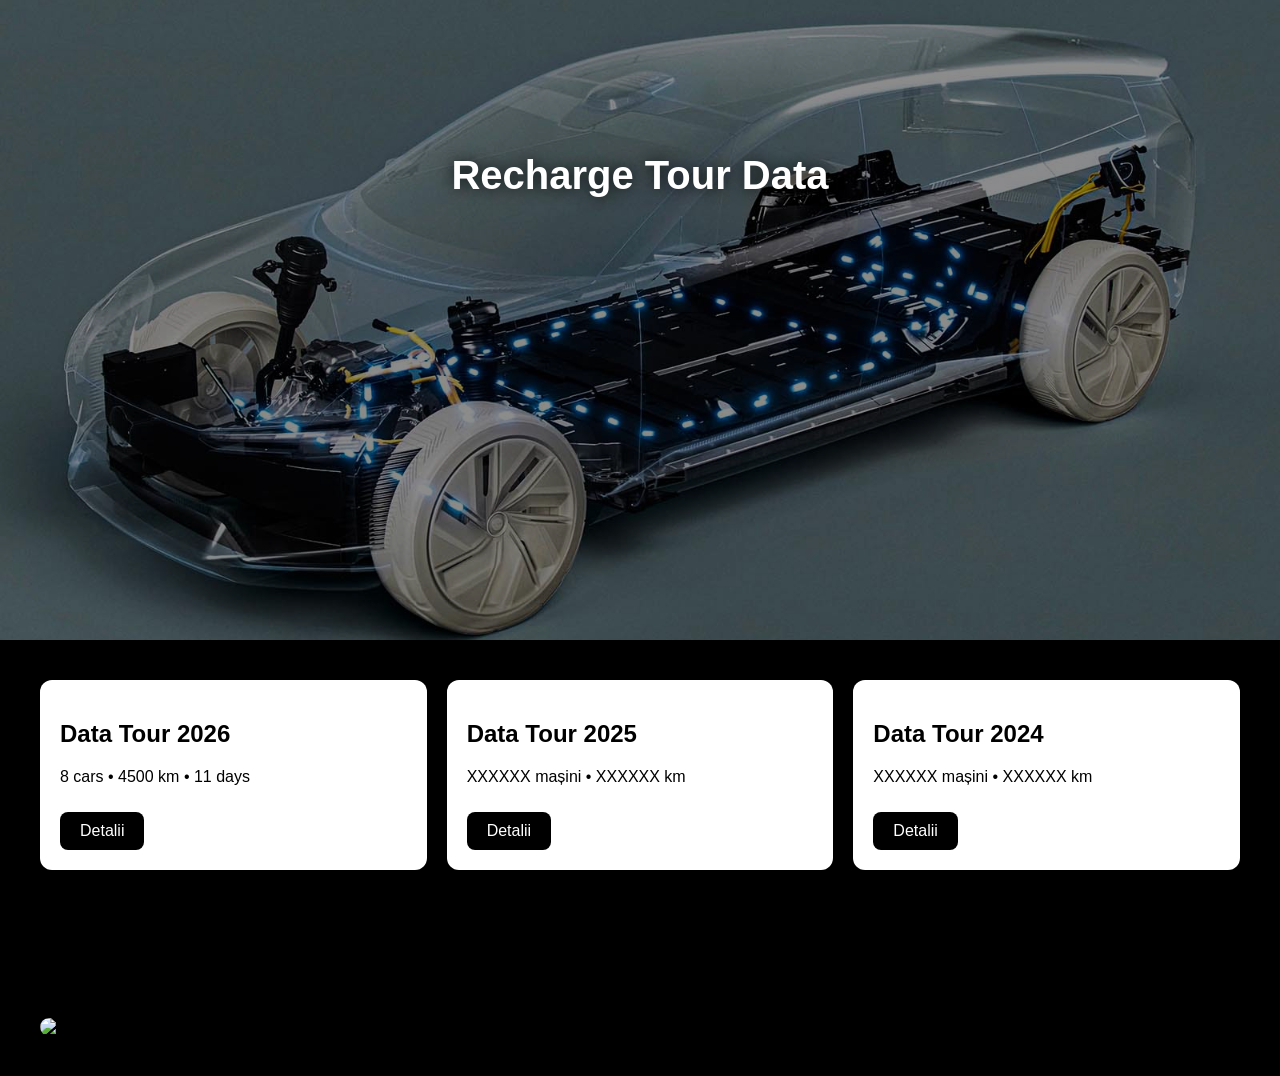
==== index.html @ 60cdf511 "Update index.html" ====
<!DOCTYPE html>
<html lang="ro">
<head>
  <meta charset="UTF-8">
  <title>Recharge — Main Page</title>
  <link rel="stylesheet" href="style.css">
</head>

<body>

  <!-- HERO -->
  <section class="hero">
  <h1>Recharge Tour Data</h1>
</section>


  <!-- OVERVIEW -->
  <section class="overview">

    <div class="card">
      <h2>Data Tour 2026</h2>
      <p>8 cars • 4500 km • 11 days</p>
      <a href="XXXXXX.html">Detalii</a>
    </div>

    <div class="card">
      <h2>Data Tour 2025</h2>
      <p>XXXXXX mașini • XXXXXX km</p>
      <a href="XXXXXX.html">Detalii</a>
    </div>

    <div class="card">
      <h2>Data Tour 2024</h2>
      <p>XXXXXX mașini • XXXXXX km</p>
      <a href="XXXXXX.html">Detalii</a>
    </div>

  </section>

  <!-- CARS PREVIEW -->
  <section class="cars">
    <h2>Mașini participante</h2>

    <div class="car-grid">

      <!-- TEMPLATE CAR CARD — COPIEZI ȘI COMPLETEZI -->
      <div class="car-card">
        <img src="images/XXXXXX.jpg" alt="XXXXXX">

        <div class="overlay">
          <h3>XXXXXX</h3>
          <p>
            Putere: XXXXXX<br>
            Baterie: XXXXXX<br>
            Încărcare DC: XXXXXX<br>
            Range real: XXXXXX<br>
            Consum: XXXXXX<br>
            Preț: XXXXXX
          </p>
          <a href="XXXXXX.html">Detalii</a>
        </div>
      </div>

      <!-- COPIEZI CARDUL DE MAI SUS PENTRU FIECARE MAȘINĂ -->

    </div>
  </section>

</body>
</html>
---- style.css ----
body {
  margin: 0;
  font-family: Arial, sans-serif;
  background: black;
}

/* HERO */
.hero {
  position: relative;
  text-align: center;
  padding: 120px 20px;
  background: url("images/hero-electric-car.jpg");
  background-size: cover;
  background-position: center;
  background-repeat: no-repeat;
  min-height: 400px;
  color: white;
  text-shadow: 0 0 15px rgba(0,0,0,0.8);
}

.hero::before {
  content: "";
  position: absolute;
  inset: 0;
  background: rgba(0,0,0,0.45);
}

.hero * {
  position: relative;
  z-index: 2;
}




.hero h1 {
  font-size: 40px;
  margin-bottom: 10px;
}

.hero p {
  color: #666;
  font-size: 18px;
}

.buttons a {
  margin: 10px;
  padding: 12px 25px;
  background: black;
  color: white;
  text-decoration: none;
  border-radius: 8px;
}

/* OVERVIEW */
.overview {
  display: grid;
  grid-template-columns: repeat(auto-fit, minmax(250px, 1fr));
  gap: 20px;
  padding: 40px;
}

.card {
  background: white;
  padding: 20px;
  border-radius: 12px;
  box-shadow: 0 2px 10px rgba(0,0,0,0.1);
}

.card a {
  display: inline-block;
  margin-top: 10px;
  padding: 10px 20px;
  background: black;
  color: white;
  text-decoration: none;
  border-radius: 8px;
}

/* CARS */
.cars {
  padding: 40px;
}

.car-grid {
  display: grid;
  grid-template-columns: repeat(auto-fit, minmax(280px, 1fr));
  gap: 20px;
}

.car-card {
  position: relative;
  border-radius: 12px;
  overflow: hidden;
  box-shadow: 0 2px 10px rgba(0,0,0,0.1);
}

.car-card img {
  width: 100%;
  height: 220px;
  object-fit: cover;
}

.overlay {
  position: absolute;
  inset: 0;
  background: rgba(0,0,0,0.6);
  color: white;
  opacity: 0;
  padding: 20px;
  display: flex;
  flex-direction: column;
  justify-content: flex-end;
  transition: 0.3s;
}

.car-card:hover .overlay {
  opacity: 1;
}

.overlay a {
  margin-top: 10px;
  background: white;
  color: black;
  padding: 10px 20px;
  border-radius: 8px;
  text-decoration: none;
}
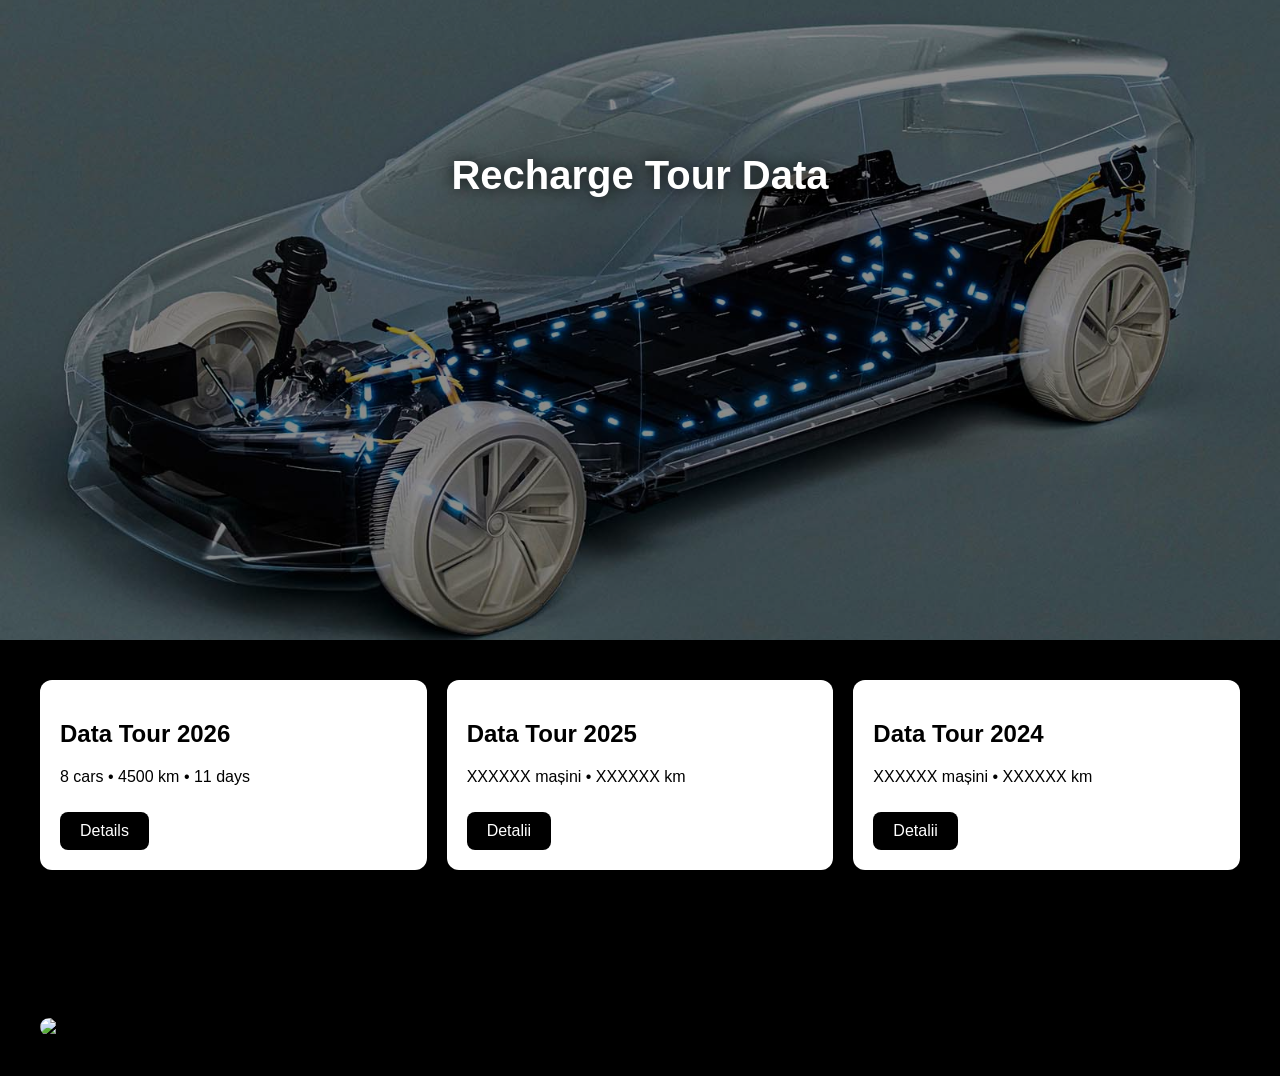
==== commit b68c10db: "Update index.html" ====
--- a/index.html
+++ b/index.html
@@ -20,7 +20,7 @@
     <div class="card">
       <h2>Data Tour 2026</h2>
       <p>8 cars • 4500 km • 11 days</p>
-      <a href="XXXXXX.html">Detalii</a>
+      <a href="XXXXXX.html">Details</a>
     </div>
 
     <div class="card">
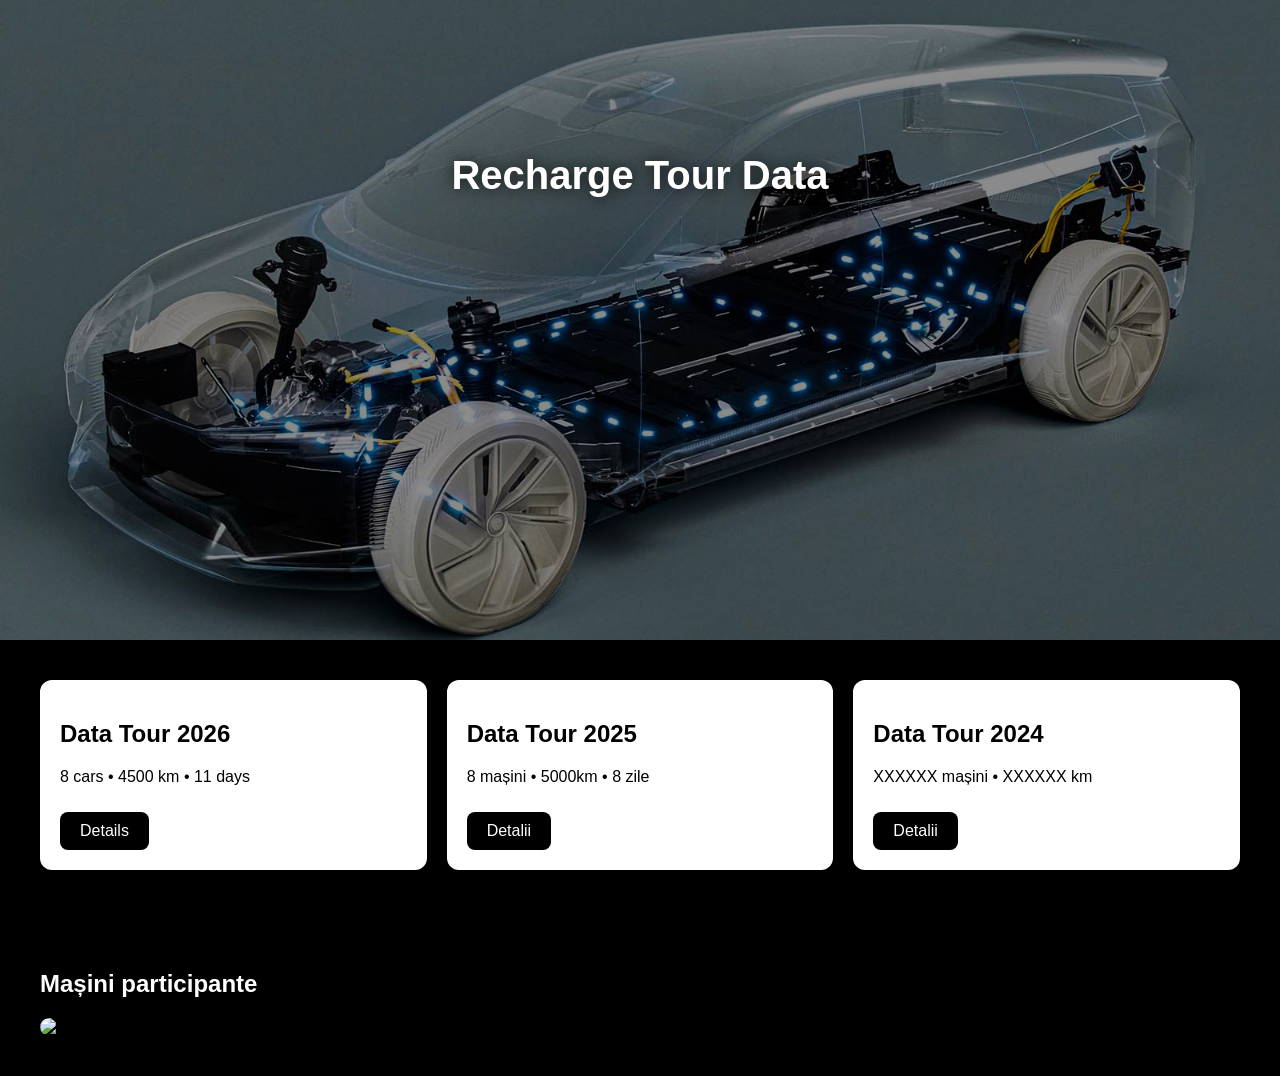
==== commit 46958798: "Update hero section and tour details in index.html" ====
--- a/index.html
+++ b/index.html
@@ -10,9 +10,8 @@
 
   <!-- HERO -->
   <section class="hero">
-  <h1>Recharge Tour Data</h1>
-</section>
-
+    <h1>Recharge Tour Data</h1>
+  </section>
 
   <!-- OVERVIEW -->
   <section class="overview">
@@ -20,13 +19,13 @@
     <div class="card">
       <h2>Data Tour 2026</h2>
       <p>8 cars • 4500 km • 11 days</p>
-      <a href="XXXXXX.html">Details</a>
+      <a href="tour2026.html">Details</a>
     </div>
 
     <div class="card">
       <h2>Data Tour 2025</h2>
-      <p>XXXXXX mașini • XXXXXX km</p>
-      <a href="XXXXXX.html">Detalii</a>
+      <p>8 mașini • 5000km • 8 zile</p>
+      <a href="tour2025.html">Detalii</a>
     </div>
 
     <div class="card">
@@ -68,4 +67,3 @@
 
 </body>
 </html>
-
--- a/style.css
+++ b/style.css
@@ -30,16 +30,13 @@
   z-index: 2;
 }
 
-
-
-
 .hero h1 {
   font-size: 40px;
   margin-bottom: 10px;
 }
 
 .hero p {
-  color: #666;
+  color: #4db8ff;
   font-size: 18px;
 }
 
@@ -82,6 +79,10 @@
   padding: 40px;
 }
 
+.cars h2 {
+  color: white;
+}
+
 .car-grid {
   display: grid;
   grid-template-columns: repeat(auto-fit, minmax(280px, 1fr));
@@ -93,6 +94,7 @@
   border-radius: 12px;
   overflow: hidden;
   box-shadow: 0 2px 10px rgba(0,0,0,0.1);
+  cursor: pointer;
 }
 
 .car-card img {
@@ -127,3 +129,244 @@
   text-decoration: none;
 }
 
+.details-section {
+  display: none;
+  background: rgba(0,0,0,0.5);
+  padding: 20px;
+  margin-bottom: 20px;
+  border-radius: 10px;
+  color: white;
+}
+
+.infogrid {
+  display: flex;
+  gap: 15px;
+  margin: 15px 0;
+}
+
+.infogrid img {
+  width: 200px;
+  border-radius: 8px;
+  border: 2px solid #4db8ff;
+}
+
+.back-button {
+  display: inline-block;
+  margin-top: 20px;
+  padding: 12px 25px;
+  background: rgba(0, 0, 0, 0.35); /* transparent black */
+  color: white;
+  text-decoration: none;
+  border-radius: 8px;
+  font-size: 16px;
+  backdrop-filter: blur(4px); /* glass effect */
+  transition: 0.3s;
+}
+
+.back-button:hover {
+  background: rgba(0, 0, 0, 0.55);
+  transform: scale(1.05);
+}
+
+/* SPEC TABLE */
+.spec-table {
+  margin-top: 20px;
+  width: 100% !important;
+}
+
+.spec-table .row {
+  display: flex;
+  justify-content: space-between;
+  padding: 10px 0;
+  border-bottom: 1px solid rgba(255,255,255,0.15);
+}
+
+.spec-table .label {
+  font-weight: 600;
+  color: #ffffff;
+}
+
+.spec-table .value {
+  color: #cce6ff;
+  font-weight: 500;
+  text-align: right;
+  min-width: 150px;
+}
+
+/* Category headers */
+.spec-category {
+  margin-top: 25px;
+  margin-bottom: 10px;
+  font-size: 20px;
+  font-weight: 700;
+  color: #ffffff;
+  border-bottom: 2px solid rgba(255,255,255,0.15);
+  padding-bottom: 6px;
+}
+
+/* Highlight important values */
+.value.highlight {
+  color: #4ec3ff; /* electric blue */
+  font-weight: 700;
+}
+
+/* ALINIERE COMPACTA DETALII + TOUR DAYS */
+.details-days-wrapper {
+  display: flex !important;
+  justify-content: flex-start !important;
+  align-items: flex-start !important;
+  gap: 20px !important;
+  margin-top: 20px;
+  padding: 0 40px;
+  width: 100%;
+  box-sizing: border-box;
+}
+
+/* Detalii tehnice - Marit la 680px pentru a acoperi complet primele doua imagini */
+.details-column {
+  flex: 0 0 680px !important;
+  width: 680px !important;
+  max-width: 680px !important;
+  padding-right: 0 !important;
+}
+
+/* Coloana dreapta (Tour Days) */
+.days-column {
+  flex: 1 !important;
+  display: flex;
+  flex-direction: column;
+  justify-content: flex-start;
+}
+
+/* Titlul Tour Days */
+.tour-days {
+  background: transparent;
+  padding: 0;
+  margin: 0;
+  color: white;
+  font-size: 18px;
+  font-weight: 700;
+}
+
+/* Bara cu zile pe un singur rand orizontal */
+.day-tours-bar {
+  display: flex !important;
+  flex-wrap: nowrap !important;
+  gap: 6px !important;
+  margin-top: 10px;
+  width: auto !important;
+  max-width: none !important;
+}
+
+/* Butoanele Day 1–10 */
+.day-tours-bar button {
+  background: rgba(255,255,255,0.15);
+  border: 1px solid rgba(255,255,255,0.4);
+  color: white;
+  padding: 6px 10px;
+  border-radius: 6px;
+  cursor: pointer;
+  white-space: nowrap !important;
+  transition: 0.25s;
+}
+
+.day-tours-bar button:hover {
+  background: rgba(255,255,255,0.35);
+}
+
+.day-tours-bar button.active {
+  background: #4ec3ff;
+  color: black;
+  font-weight: bold;
+  border-color: #4ec3ff;
+}
+
+/* GALERIE ORIZONTALĂ INFOGRAFICE */
+.infographics-container {
+  display: flex !important;
+  flex-direction: row !important;
+  gap: 12px;
+  margin-top: 15px;
+  overflow-x: auto;
+  padding-bottom: 10px;
+}
+
+.infographics-container img {
+  height: 140px;
+  width: auto;
+  border-radius: 8px;
+  cursor: pointer;
+  border: 1px solid rgba(255, 255, 255, 0.2);
+  transition: transform 0.2s ease, border-color 0.2s ease;
+}
+
+.infographics-container img:hover {
+  transform: scale(1.05);
+  border-color: #4ec3ff;
+}
+
+/* MODAL / LIGHTBOX (POP-UP IMAGINI) */
+.modal {
+  display: none; 
+  position: fixed; 
+  z-index: 9999; 
+  inset: 0;
+  background-color: rgba(0, 0, 0, 0.9);
+  justify-content: center;
+  align-items: center;
+}
+
+.modal-content {
+  max-width: 90%;
+  max-height: 90vh;
+  border-radius: 8px;
+  box-shadow: 0 0 25px rgba(0, 0, 0, 0.9);
+  object-fit: contain;
+}
+
+.close-modal {
+  position: absolute;
+  top: 20px;
+  right: 35px;
+  color: #fff;
+  font-size: 40px;
+  font-weight: bold;
+  cursor: pointer;
+  z-index: 10002;
+  transition: color 0.2s ease;
+}
+
+.close-modal:hover {
+  color: #4ec3ff;
+}
+
+/* STILURI SĂGEȚI MODAL / LIGHTBOX */
+.modal-nav {
+  position: absolute;
+  top: 50%;
+  transform: translateY(-50%);
+  background: rgba(0, 0, 0, 0.6);
+  color: #ffffff;
+  border: 2px solid rgba(255, 255, 255, 0.4);
+  font-size: 32px;
+  padding: 12px 20px;
+  cursor: pointer;
+  border-radius: 50%;
+  transition: all 0.25s ease;
+  user-select: none;
+  z-index: 10001;
+}
+
+.modal-nav:hover {
+  background: #4ec3ff;
+  color: #000000;
+  border-color: #4ec3ff;
+}
+
+.prev-btn {
+  left: 25px;
+}
+
+.next-btn {
+  right: 25px;
+}
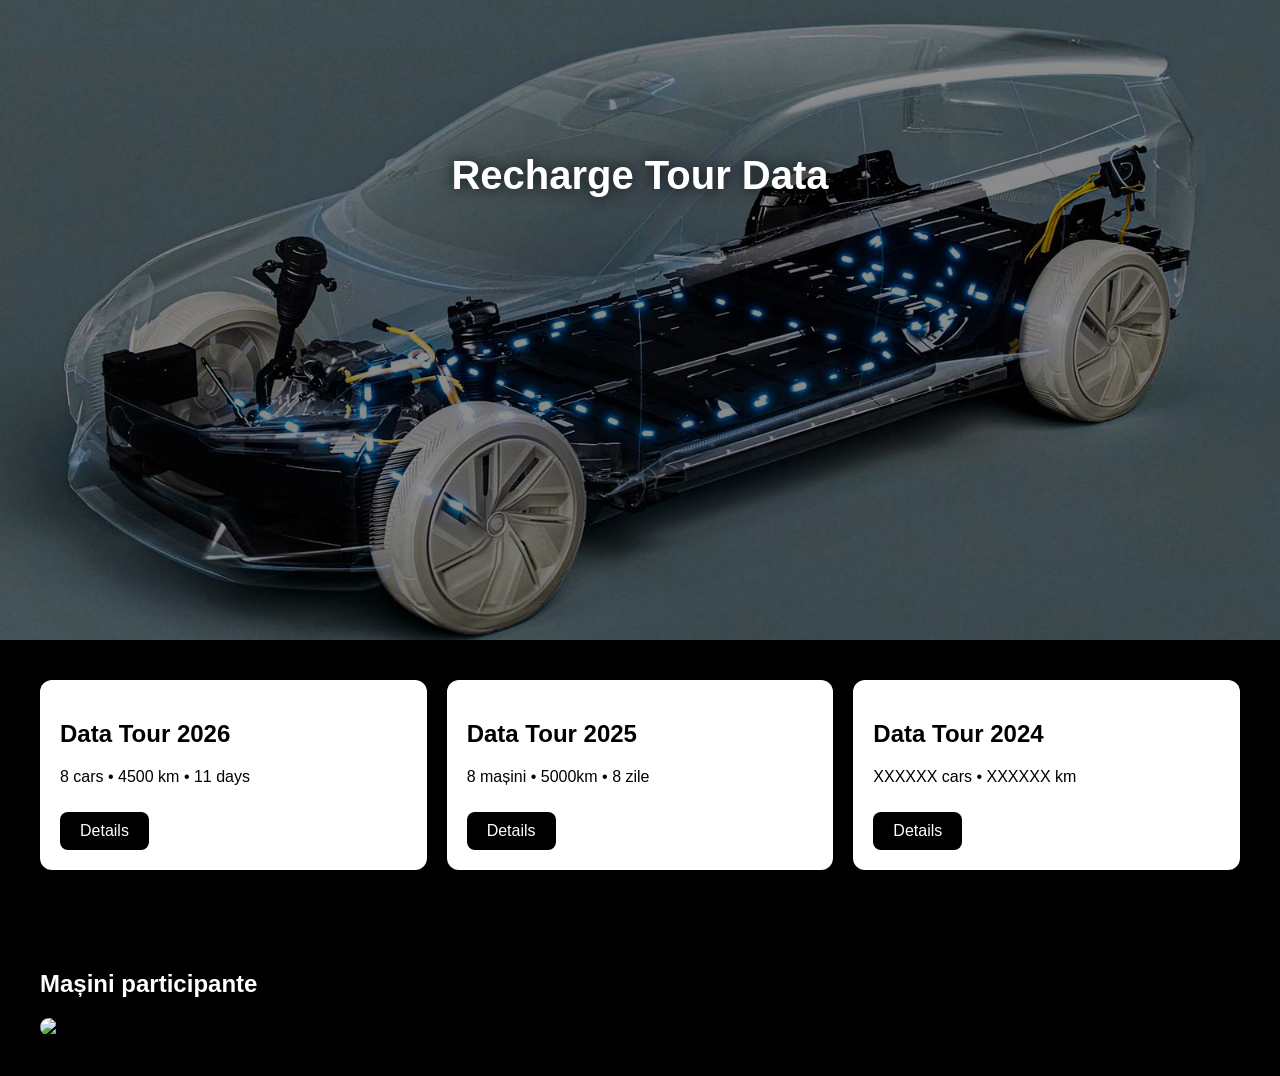
==== commit 7324a1e2: "Update tour details and language in index.html" ====
--- a/index.html
+++ b/index.html
@@ -25,13 +25,13 @@
     <div class="card">
       <h2>Data Tour 2025</h2>
       <p>8 mașini • 5000km • 8 zile</p>
-      <a href="tour2025.html">Detalii</a>
+      <a href="tour2025.html">Details</a>
     </div>
 
     <div class="card">
       <h2>Data Tour 2024</h2>
-      <p>XXXXXX mașini • XXXXXX km</p>
-      <a href="XXXXXX.html">Detalii</a>
+      <p>XXXXXX cars • XXXXXX km</p>
+      <a href="XXXXXX.html">Details</a>
     </div>
 
   </section>
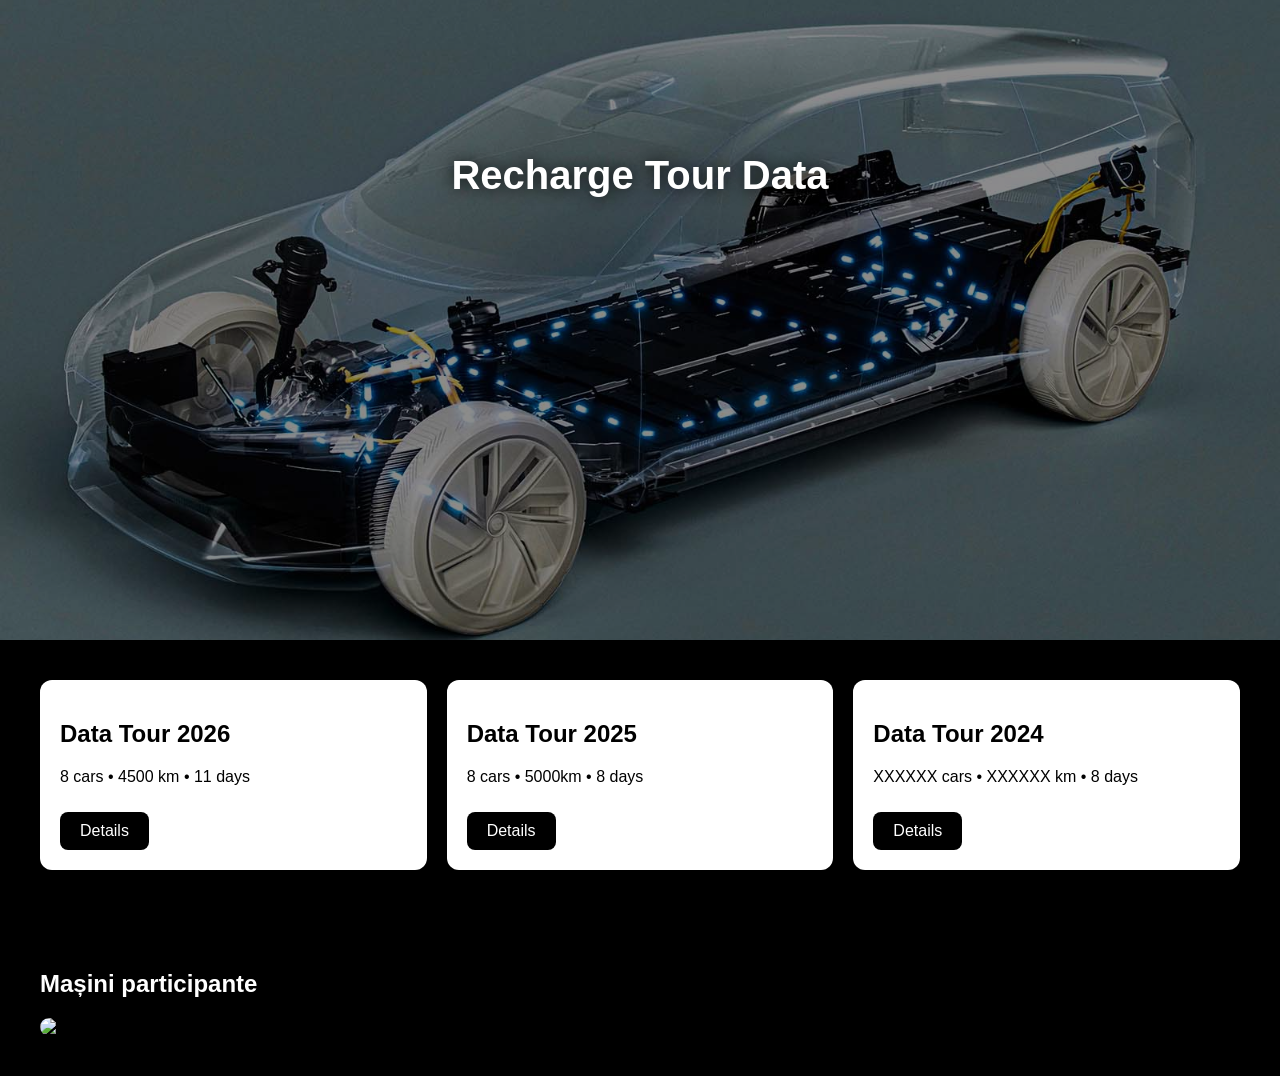
==== commit 69749192: "Translate tour details from Romanian to English" ====
--- a/index.html
+++ b/index.html
@@ -24,13 +24,13 @@
 
     <div class="card">
       <h2>Data Tour 2025</h2>
-      <p>8 mașini • 5000km • 8 zile</p>
+      <p>8 cars • 5000km • 8 days</p>
       <a href="tour2025.html">Details</a>
     </div>
 
     <div class="card">
       <h2>Data Tour 2024</h2>
-      <p>XXXXXX cars • XXXXXX km</p>
+      <p>XXXXXX cars • XXXXXX km • 8 days</p>
       <a href="XXXXXX.html">Details</a>
     </div>
 
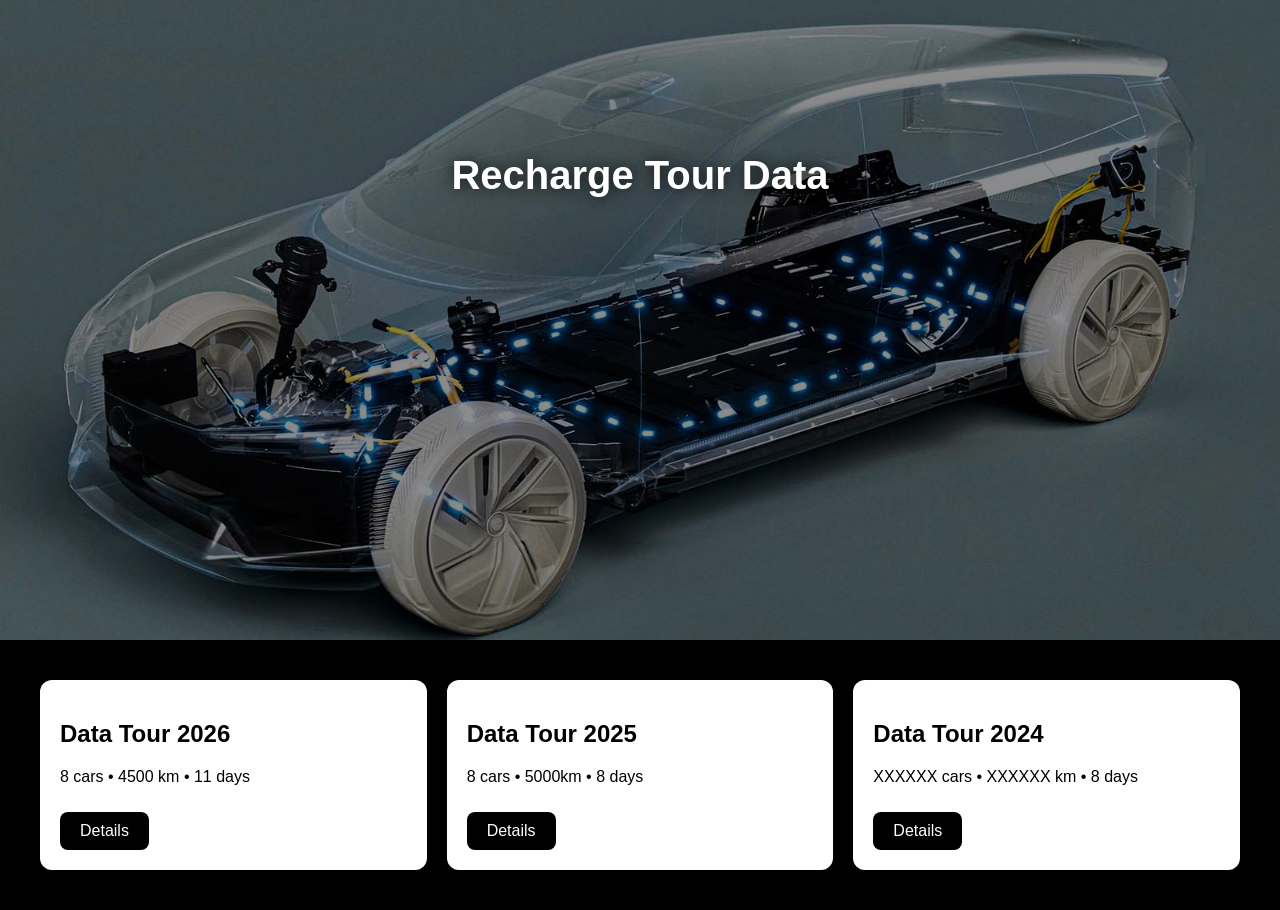
==== commit 1c731813: "Remove cars preview section from index.html Removed the cars preview section and its content from th" ====
--- a/index.html
+++ b/index.html
@@ -36,34 +36,7 @@
 
   </section>
 
-  <!-- CARS PREVIEW -->
-  <section class="cars">
-    <h2>Mașini participante</h2>
-
-    <div class="car-grid">
-
-      <!-- TEMPLATE CAR CARD — COPIEZI ȘI COMPLETEZI -->
-      <div class="car-card">
-        <img src="images/XXXXXX.jpg" alt="XXXXXX">
-
-        <div class="overlay">
-          <h3>XXXXXX</h3>
-          <p>
-            Putere: XXXXXX<br>
-            Baterie: XXXXXX<br>
-            Încărcare DC: XXXXXX<br>
-            Range real: XXXXXX<br>
-            Consum: XXXXXX<br>
-            Preț: XXXXXX
-          </p>
-          <a href="XXXXXX.html">Detalii</a>
-        </div>
-      </div>
-
-      <!-- COPIEZI CARDUL DE MAI SUS PENTRU FIECARE MAȘINĂ -->
-
-    </div>
-  </section>
+  
 
 </body>
 </html>
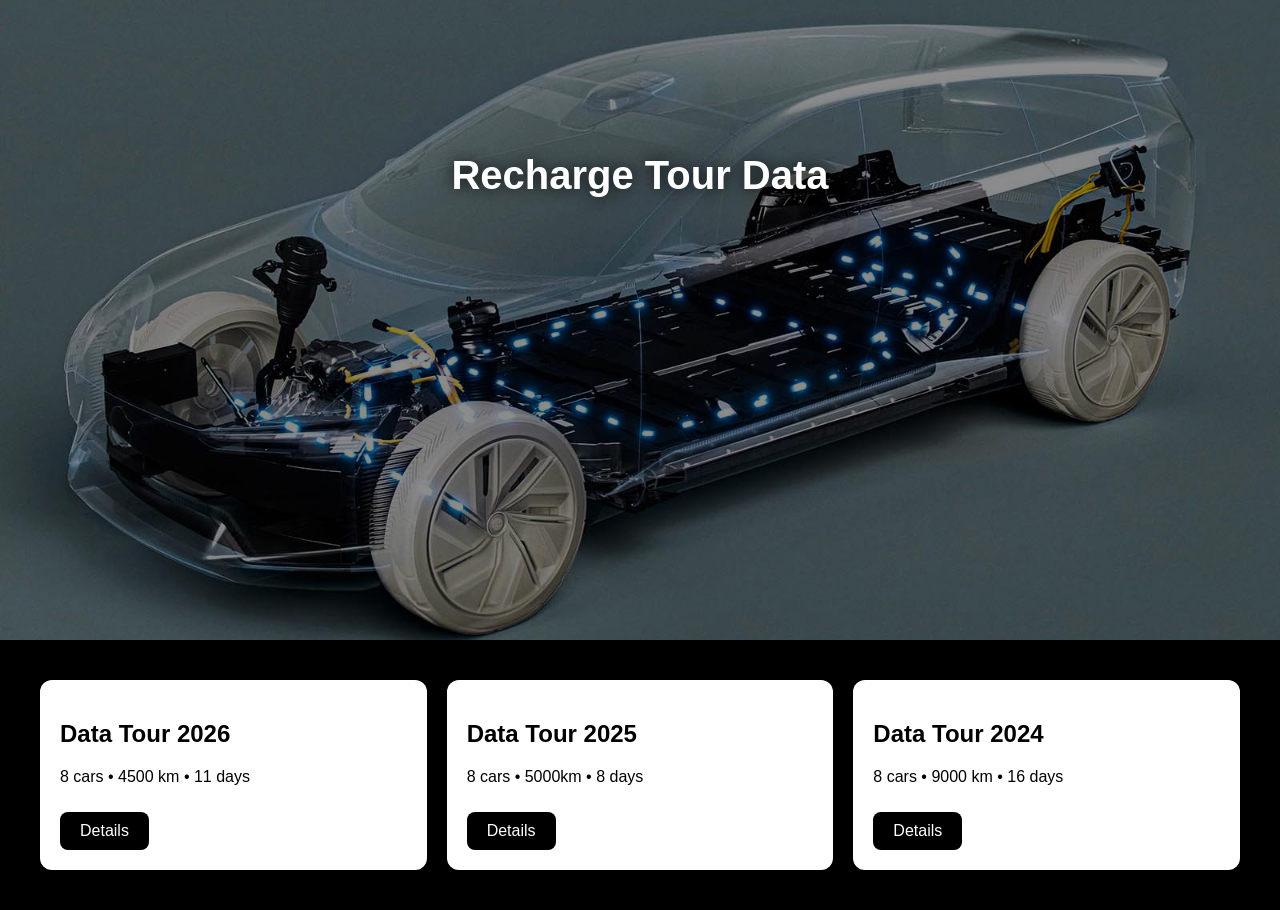
==== commit 54bec20c: "Change language attribute and update tour details" ====
--- a/index.html
+++ b/index.html
@@ -1,5 +1,5 @@
 <!DOCTYPE html>
-<html lang="ro">
+<html lang="en">
 <head>
   <meta charset="UTF-8">
   <title>Recharge — Main Page</title>
@@ -30,13 +30,11 @@
 
     <div class="card">
       <h2>Data Tour 2024</h2>
-      <p>XXXXXX cars • XXXXXX km • 8 days</p>
-      <a href="XXXXXX.html">Details</a>
+      <p>8 cars • 9000 km • 16 days</p>
+      <a href="tour2024.html">Details</a>
     </div>
 
   </section>
 
-  
-
 </body>
 </html>
